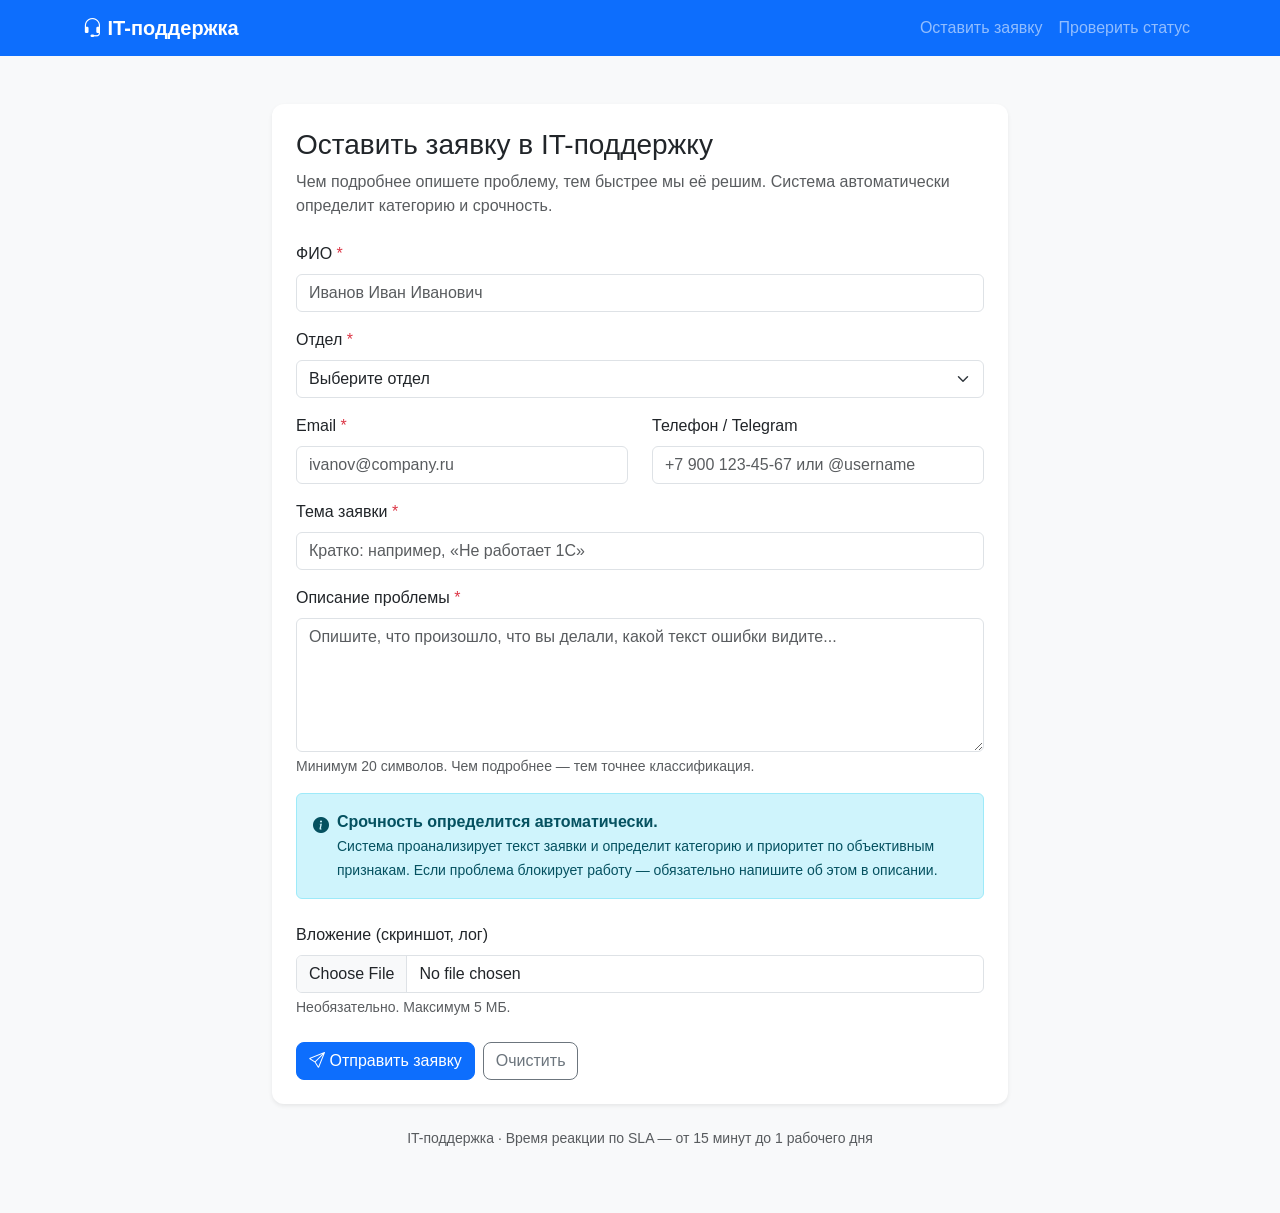
==== index.html @ 03783343 "Add files via upload" ====
<!DOCTYPE html>
<html lang="ru">
<head>
  <meta charset="UTF-8">
  <meta name="viewport" content="width=device-width, initial-scale=1.0">
  <title>IT-поддержка — Оставить заявку</title>

  <!-- Bootstrap 5 через CDN -->
  <link href="https://cdn.jsdelivr.net/npm/bootstrap@5.3.3/dist/css/bootstrap.min.css" rel="stylesheet">
  <!-- Иконки Bootstrap -->
  <link href="https://cdn.jsdelivr.net/npm/bootstrap-icons@1.11.3/font/bootstrap-icons.css" rel="stylesheet">
  <!-- Свои стили -->
  <link rel="stylesheet" href="css/style.css">
</head>
<body class="bg-light">

  <!-- Навигация -->
  <nav class="navbar navbar-expand-lg navbar-dark bg-primary">
    <div class="container">
      <a class="navbar-brand" href="index.html">
        <i class="bi bi-headset"></i> IT-поддержка
      </a>
      <div class="navbar-nav ms-auto">
        <a class="nav-link" href="index.html">Оставить заявку</a>
        <a class="nav-link" href="status.html">Проверить статус</a>
      </div>
    </div>
  </nav>

  <!-- Основной контент -->
  <div class="container my-5">
    <div class="row justify-content-center">
      <div class="col-lg-8">

        <div class="card shadow-sm">
          <div class="card-body p-4">

            <h1 class="h3 mb-2">Оставить заявку в IT-поддержку</h1>
            <p class="text-muted mb-4">
              Чем подробнее опишете проблему, тем быстрее мы её решим.
              Система автоматически определит категорию и срочность.
            </p>

            <form id="ticketForm" novalidate>

              <!-- ФИО -->
              <div class="mb-3">
                <label for="full_name" class="form-label">ФИО <span class="text-danger">*</span></label>
                <input type="text" class="form-control" id="full_name" name="full_name"
                       placeholder="Иванов Иван Иванович" required>
                <div class="invalid-feedback">Укажите ваше ФИО.</div>
              </div>

              <!-- Отдел -->
              <div class="mb-3">
                <label for="department" class="form-label">Отдел <span class="text-danger">*</span></label>
                <select class="form-select" id="department" name="department" required>
                  <option value="" selected disabled>Выберите отдел</option>
                  <option>Бухгалтерия</option>
                  <option>Отдел продаж</option>
                  <option>Маркетинг</option>
                  <option>Разработка</option>
                  <option>HR</option>
                  <option>Логистика</option>
                  <option>Другое</option>
                </select>
                <div class="invalid-feedback">Выберите отдел.</div>
              </div>

              <!-- Email и телефон -->
              <div class="row">
                <div class="col-md-6 mb-3">
                  <label for="email" class="form-label">Email <span class="text-danger">*</span></label>
                  <input type="email" class="form-control" id="email" name="email"
                         placeholder="ivanov@company.ru" required>
                  <div class="invalid-feedback">Укажите корректный email.</div>
                </div>
                <div class="col-md-6 mb-3">
                  <label for="phone" class="form-label">Телефон / Telegram</label>
                  <input type="text" class="form-control" id="phone" name="phone"
                         placeholder="+7 900 123-45-67 или @username">
                </div>
              </div>

              <!-- Тема -->
              <div class="mb-3">
                <label for="subject" class="form-label">Тема заявки <span class="text-danger">*</span></label>
                <input type="text" class="form-control" id="subject" name="subject"
                       placeholder="Кратко: например, «Не работает 1С»" required maxlength="120">
                <div class="invalid-feedback">Укажите тему заявки.</div>
              </div>

              <!-- Описание -->
              <div class="mb-3">
                <label for="description" class="form-label">Описание проблемы <span class="text-danger">*</span></label>
                <textarea class="form-control" id="description" name="description" rows="5"
                          placeholder="Опишите, что произошло, что вы делали, какой текст ошибки видите..."
                          required minlength="20"></textarea>
                <div class="form-text">Минимум 20 символов. Чем подробнее — тем точнее классификация.</div>
                <div class="invalid-feedback">Опишите проблему подробнее (минимум 20 символов).</div>
              </div>

              <!-- Подсказка о срочности -->
              <div class="alert alert-info d-flex align-items-start mb-4" role="alert">
              <i class="bi bi-info-circle-fill me-2 mt-1"></i>
                <div>
                  <strong>Срочность определится автоматически.</strong><br>
                   <span class="small">
                    Система проанализирует текст заявки и определит категорию и приоритет
                    по объективным признакам. Если проблема блокирует работу —
                    обязательно напишите об этом в описании.
                  </span>
                </div>
              </div>

              <!-- Вложение -->
              <div class="mb-4">
                <label for="attachment" class="form-label">Вложение (скриншот, лог)</label>
                <input class="form-control" type="file" id="attachment" name="attachment"
                       accept=".png,.jpg,.jpeg,.pdf,.txt,.log">
                <div class="form-text">Необязательно. Максимум 5 МБ.</div>
              </div>

              <!-- Кнопки -->
              <div class="d-flex gap-2">
                <button type="submit" class="btn btn-primary">
                  <i class="bi bi-send"></i> Отправить заявку
                </button>
                <button type="reset" class="btn btn-outline-secondary">Очистить</button>
              </div>

            </form>

          </div>
        </div>

        <p class="text-center text-muted mt-4 small">
          IT-поддержка · Время реакции по SLA — от 15 минут до 1 рабочего дня
        </p>

      </div>
    </div>
  </div>

  <!-- Bootstrap JS -->
  <script src="https://cdn.jsdelivr.net/npm/bootstrap@5.3.3/dist/js/bootstrap.bundle.min.js"></script>
  <!-- Логика формы -->
  <script src="js/form.js"></script>
</body>
</html>
---- css/style.css ----
/* Общие стили поверх Bootstrap */

body {
  font-family: -apple-system, BlinkMacSystemFont, "Segoe UI", Roboto, "Helvetica Neue", Arial, sans-serif;
}

.navbar-brand {
  font-weight: 600;
}

.card {
  border: none;
  border-radius: 12px;
}

.form-label {
  font-weight: 500;
}

.btn {
  border-radius: 8px;
}

/* Немного «воздуха» для страницы благодарности */
.display-1 {
  font-size: 5rem;
}

/* Бейджи статусов */
.badge.status-new        { background-color: #6c757d; }
.badge.status-assigned   { background-color: #0d6efd; }
.badge.status-in-progress{ background-color: #fd7e14; }
.badge.status-review     { background-color: #6f42c1; }
.badge.status-closed     { background-color: #198754; }
.badge.status-escalated  { background-color: #dc3545; }
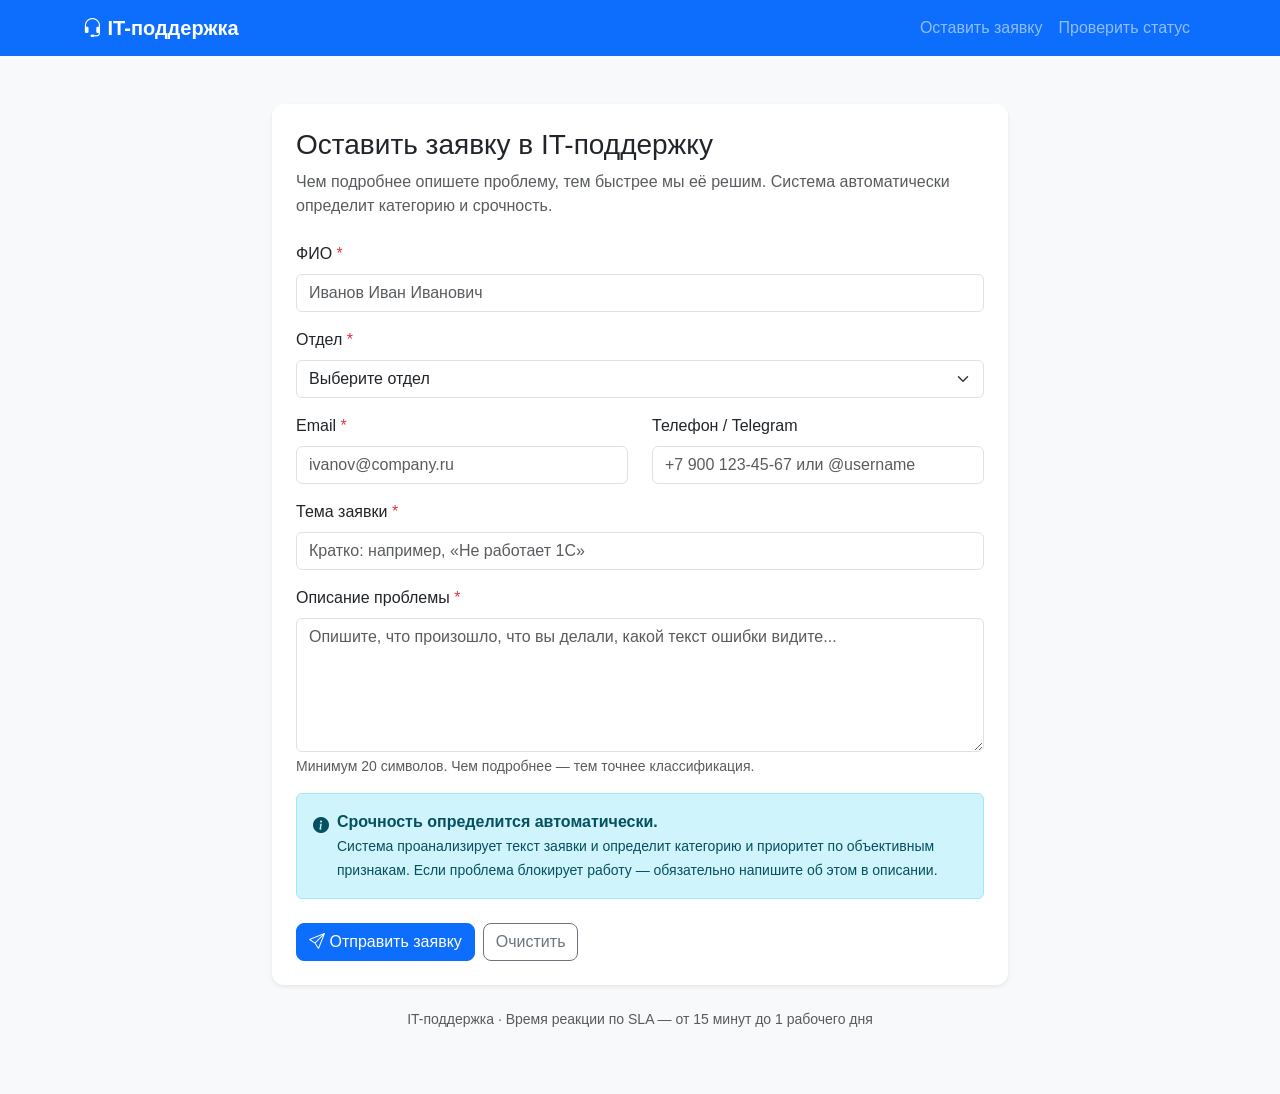
==== commit a976e31f: "Update index.html" ====
--- a/index.html
+++ b/index.html
@@ -113,13 +113,7 @@
                 </div>
               </div>
 
-              <!-- Вложение -->
-              <div class="mb-4">
-                <label for="attachment" class="form-label">Вложение (скриншот, лог)</label>
-                <input class="form-control" type="file" id="attachment" name="attachment"
-                       accept=".png,.jpg,.jpeg,.pdf,.txt,.log">
-                <div class="form-text">Необязательно. Максимум 5 МБ.</div>
-              </div>
+           
 
               <!-- Кнопки -->
               <div class="d-flex gap-2">
@@ -147,4 +141,4 @@
   <!-- Логика формы -->
   <script src="js/form.js"></script>
 </body>
-</html>+</html>
